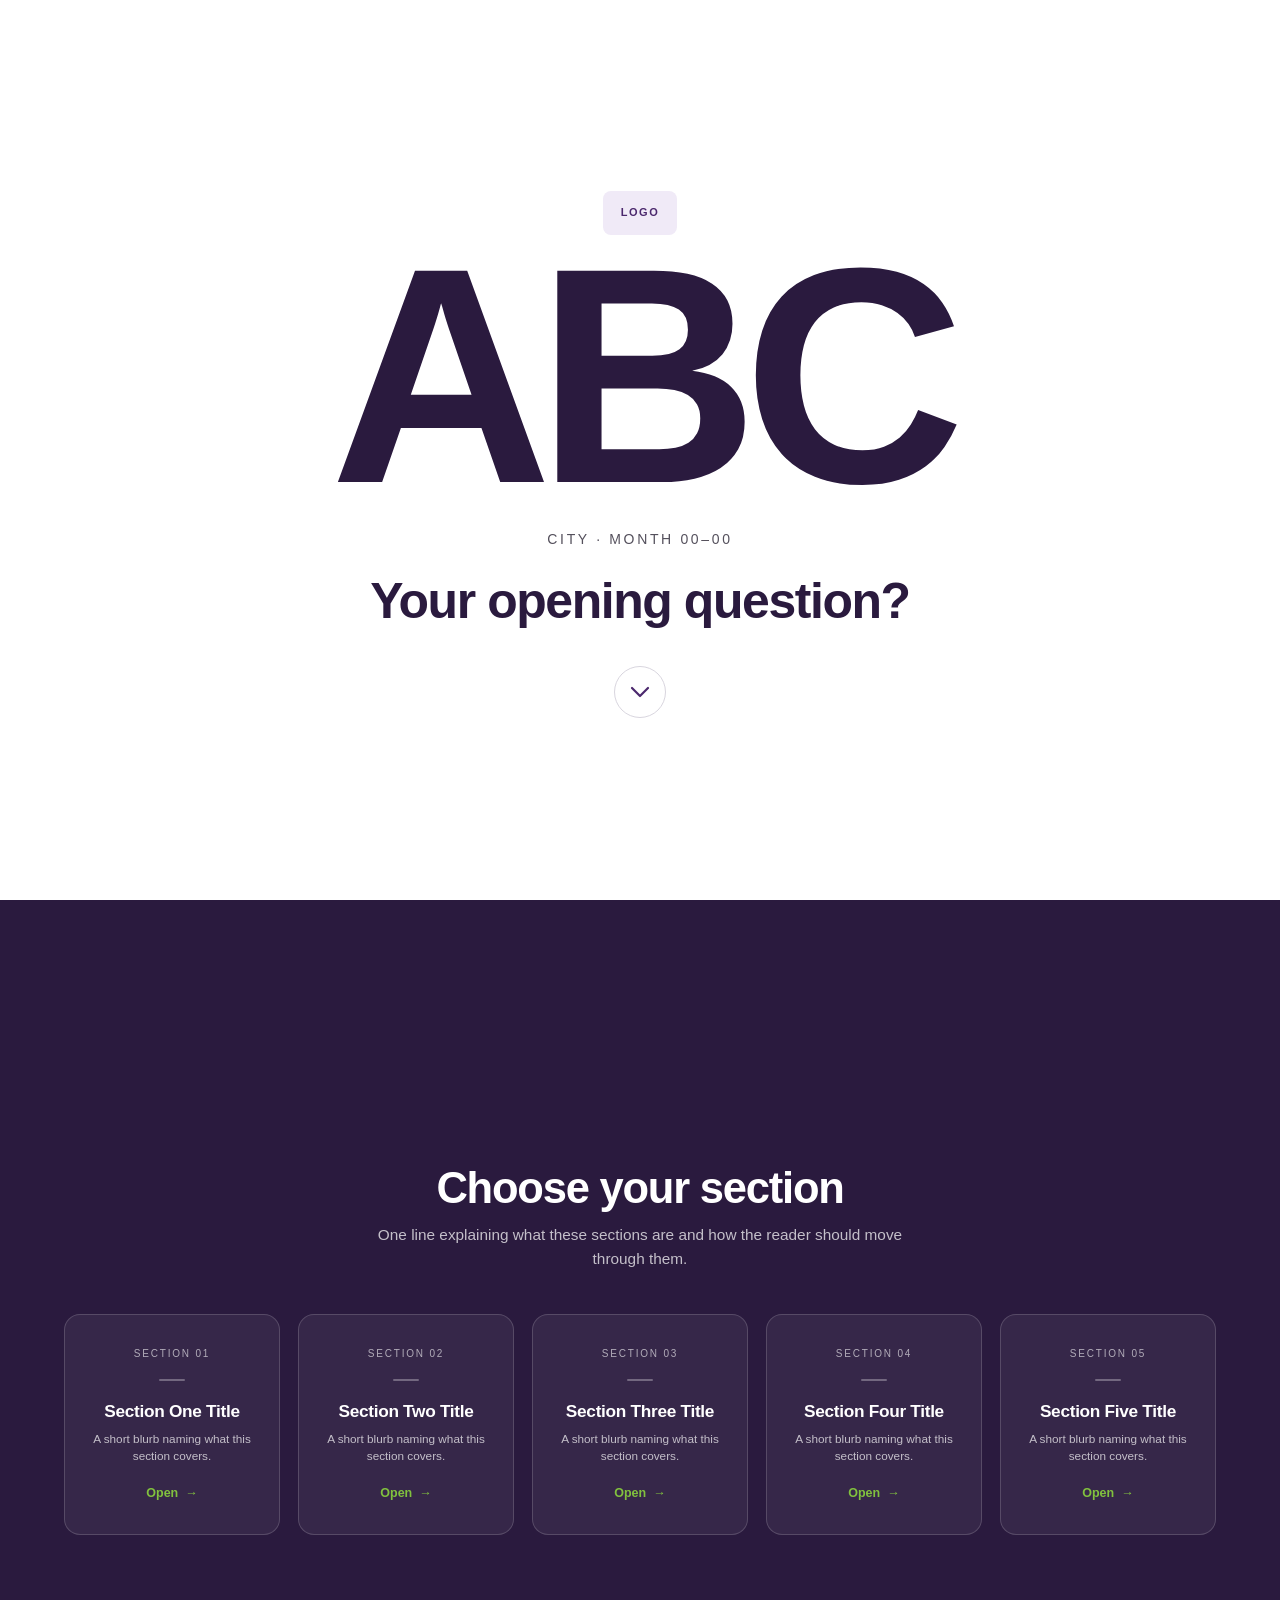
==== Basic Microsite UI/index.html @ 96e2a85e "Refactor build plan to Basic Microsite UI design system; add reference kit and style guide - unified" ====
<!doctype html>
<html lang="en">
<head>
<meta charset="utf-8">
<meta name="viewport" content="width=device-width, initial-scale=1">
<title>Microsite UI — reference build</title>
<link rel="stylesheet" href="styles.css">
</head>
<body>

<!-- ===========================================================================
     STRUCTURE
       greeter   two full-height panels: wordmark, then the section picker
       portal    the sticky tab bar plus one .tabview panel per tab

     Replace the placeholder copy with your own. The block markup below the
     first tab is the library — copy the pattern you need, delete the rest.
     =========================================================================== -->

<!-- ============================ GREETER ============================ -->
<div id="greeter">

  <!-- Panel 1 — the wordmark.
       Sized to land the chevron just inside the fold. Verify at 1366x768,
       which is the tightest realistic laptop: if you add anything to this
       panel, check there first.

       The reference build masks a PHOTO inside the letterforms with an SVG
       mask, so the type is a window onto an image. To do that, replace .gr-word
       with:  <svg viewBox="0 0 1000 340"><defs><mask id="m">
              <rect width="100%" height="100%" fill="#000"/>
              <text x="500" y="255" text-anchor="middle" fill="#fff">ABC</text>
              </mask></defs>
              <g mask="url(#m)"><image href="photo.jpg" width="100%"
              height="100%" preserveAspectRatio="xMidYMid slice"/></g></svg>
       Measure the rendered glyphs and snap the viewBox to them, or the word
       will not fill the frame when a fallback font loads. -->
  <section class="gr-panel gr-one">
    <span class="gr-logo">LOGO</span>
    <h1 class="gr-word">ABC</h1>
    <p class="gr-place">City &middot; Month 00&ndash;00</p>
    <p class="gr-ask">Your opening question?</p>
    <button class="gr-chev" id="grChev" aria-label="Scroll to the sections">
      <svg viewBox="0 0 24 24" aria-hidden="true">
        <path d="M4 8l8 8 8-8" fill="none" stroke="currentColor"
              stroke-width="2.2" stroke-linecap="round" stroke-linejoin="round"/>
      </svg>
    </button>
  </section>

  <!-- Panel 2 — the section picker. One card per major theme.
       Five cards is the reference; the grid is a FIXED column count so five
       peers read as five rather than reflowing to four-plus-one. -->
  <section class="gr-panel gr-two" id="grStart">
    <h2 class="gr-kicker">Choose your section</h2>
    <p class="gr-lede">One line explaining what these sections are and how the
    reader should move through them.</p>

    <div class="ws-cards">
      <button class="ws-card" data-section="one">
        <span class="ws-num">Section 01</span>
        <span class="ws-title">Section One Title</span>
        <span class="ws-blurb">A short blurb naming what this section covers.</span>
        <span class="ws-go">Open <i>&rarr;</i></span>
      </button>
      <button class="ws-card" data-section="two">
        <span class="ws-num">Section 02</span>
        <span class="ws-title">Section Two Title</span>
        <span class="ws-blurb">A short blurb naming what this section covers.</span>
        <span class="ws-go">Open <i>&rarr;</i></span>
      </button>
      <button class="ws-card" data-section="three">
        <span class="ws-num">Section 03</span>
        <span class="ws-title">Section Three Title</span>
        <span class="ws-blurb">A short blurb naming what this section covers.</span>
        <span class="ws-go">Open <i>&rarr;</i></span>
      </button>
      <button class="ws-card" data-section="four">
        <span class="ws-num">Section 04</span>
        <span class="ws-title">Section Four Title</span>
        <span class="ws-blurb">A short blurb naming what this section covers.</span>
        <span class="ws-go">Open <i>&rarr;</i></span>
      </button>
      <button class="ws-card" data-section="five">
        <span class="ws-num">Section 05</span>
        <span class="ws-title">Section Five Title</span>
        <span class="ws-blurb">A short blurb naming what this section covers.</span>
        <span class="ws-go">Open <i>&rarr;</i></span>
      </button>
    </div>
  </section>
</div>

<!-- ===================== TAB DECLARATIONS =====================
     app.js builds each section's tab bar from these. Add a tab by adding a
     line here AND a matching <div class="tabview" id="view-KEY"> below.
     In a data-driven build this list comes from your backend instead. -->
<div id="tabData" hidden>
  <i data-section="one"   data-tab="why"     data-label="Why Are We Here"></i>
  <i data-section="one"   data-tab="data"    data-label="The Data"></i>
  <i data-section="one"   data-tab="process" data-label="Process &amp; Approvals"></i>
  <i data-section="one"   data-tab="blocks"  data-label="Block Library"></i>
  <i data-section="two"   data-tab="why"     data-label="Why Are We Here"></i>
  <i data-section="two"   data-tab="data"    data-label="The Data"></i>
  <i data-section="three" data-tab="why"     data-label="Why Are We Here"></i>
  <i data-section="four"  data-tab="why"     data-label="Why Are We Here"></i>
  <i data-section="five"  data-tab="why"     data-label="Why Are We Here"></i>
</div>

<!-- ============================== PORTAL ============================== -->
<div id="portal" hidden>

  <!-- Sticky bar. Transparent over a hero, opaque once scrolled.
       Tabs WRAP to a second row rather than truncate — a label is never
       clipped. app.js detects the wrap and publishes the measured height. -->
  <nav class="nav">
    <div class="nav-mobile">
      <button class="nav-home" id="navHomeM" aria-label="Back to all sections">
        <i>&larr;</i></button>
      <span class="nav-current" id="navCurrent">Tab</span>
      <button class="nav-burger" id="navBurger" aria-label="Toggle sections">
        <span></span><span></span><span></span>
      </button>
    </div>
    <div class="nav-shell">
      <button class="nav-home" id="navHome" aria-label="Back to all sections">
        <i>&larr;</i> <span>All sections</span></button>
      <div class="nav-row" id="navRow"></div>
    </div>
  </nav>

  <!-- One .tabview per tab key. Only the active one is shown. -->

  <!-- ---------------------------------------------- TAB: why ------------ -->
  <div class="tabview" id="view-why">
    <header class="hero">
      <div class="hero-in">
        <span class="eyebrow">Section 01 &middot; Name</span>
        <h1 class="hero-t">Why are we here.</h1>
        <p class="hero-l">One lede sentence that orients the room before any
        data appears.</p>
      </div>
    </header>

    <section class="sect">
      <div class="pad">
        <div class="sect-head reveal">
          <h3 class="h3">Three goals for this section</h3>
          <p class="sect-sub">A sentence framing the landscape, so the goals
          below have context rather than arriving cold.</p>
        </div>
        <div class="gbentos reveal">
          <div class="gbento"><span class="gbento-n">01</span>
            <p><b>First goal.</b> One or two sentences on what this means and
            why it matters.</p></div>
          <div class="gbento"><span class="gbento-n">02</span>
            <p><b>Second goal.</b> One or two sentences on what this means and
            why it matters.</p></div>
          <div class="gbento"><span class="gbento-n">03</span>
            <p><b>Third goal.</b> One or two sentences on what this means and
            why it matters.</p></div>
          <div class="gbento"><span class="gbento-n">04</span>
            <p><b>Fourth goal.</b> Delete this card for a 3-up layout, or keep
            it for a balanced 2&times;2.</p></div>
        </div>
      </div>
    </section>

    <!-- The callout. At most one per page — it is the loudest element here. -->
    <section class="sect tint">
      <div class="pad">
        <div class="gnote reveal">
          <span class="dsr-icon" aria-hidden="true">i</span>
          <div>
            <h4 class="gnote-h">The one thing everything depends on.</h4>
            <p class="gnote-p">Close the page by pointing at the tabs that
            follow, so the reader knows where the evidence lives rather than
            simply stopping here.</p>
          </div>
        </div>
      </div>
    </section>
  </div>


  <!-- ---------------------------------------------- TAB: data ----------- -->
  <div class="tabview" id="view-data" hidden>
    <header class="hero">
      <div class="hero-in">
        <span class="eyebrow">Section 01 &middot; Name</span>
        <h1 class="hero-t">The data.</h1>
        <p class="hero-l">What the numbers say, and what they do not.</p>
      </div>
    </header>

    <!-- Stat tiles: value first, caption second. -->
    <section class="sect">
      <div class="pad">
        <div class="sect-head reveal"><h3 class="h3">At a glance</h3></div>
        <div class="gstats reveal">
          <div class="gstat"><b>0,000</b><span>what this figure counts</span></div>
          <div class="gstat"><b>00%</b><span>what this share represents</span></div>
          <div class="gstat"><b>00 days</b><span>what this duration measures</span></div>
          <div class="gstat"><b>0,000</b><span>what this figure counts</span></div>
        </div>
      </div>
    </section>

    <!-- Insights bento, 4 across. Badge, header across the top, then figure
         left / prose right. Add .hot to a card to mark it as a highlight. -->
    <section class="sect tint">
      <div class="pad">
        <div class="sect-head reveal"><h3 class="h3">Key insights</h3></div>
        <div class="ginsights reveal">
          <div class="ginsight hot">
            <span class="gi-badge">01</span>
            <div class="gi-top"><h4>Highlighted finding</h4></div>
            <div class="gi-split">
              <b class="gi-fig">00%</b>
              <p class="gi-body">One sentence explaining what the figure means.</p>
            </div>
          </div>
          <div class="ginsight">
            <span class="gi-badge">02</span>
            <div class="gi-top"><h4>Second finding</h4></div>
            <div class="gi-split">
              <b class="gi-fig long">A to B</b>
              <p class="gi-body">A longer figure gets .long so it steps down a
              size instead of swallowing the card.</p>
            </div>
          </div>
          <div class="ginsight">
            <span class="gi-badge">03</span>
            <div class="gi-top"><h4>Third finding</h4></div>
            <div class="gi-split">
              <b class="gi-fig">00</b>
              <p class="gi-body">One sentence explaining what the figure means.</p>
            </div>
          </div>
          <div class="ginsight">
            <span class="gi-badge">04</span>
            <div class="gi-top"><h4>Fourth finding</h4></div>
            <div class="gi-split">
              <b class="gi-fig">0,000</b>
              <p class="gi-body">One sentence explaining what the figure means.</p>
            </div>
          </div>
        </div>
      </div>
    </section>

    <!-- A table, and the pill toggle that keeps long data off one scroll.
         Note .gt-prose on the prose column and .gt-wide on 5+ column tables. -->
    <section class="sect">
      <div class="pad">
        <div class="sect-head reveal"><h3 class="h3">Breakdown by year</h3></div>
        <div class="swap reveal" id="sw1">
          <div class="swap-bar">
            <button class="swap-b on" data-wrap="sw1" data-i="0">2025</button>
            <button class="swap-b" data-wrap="sw1" data-i="1">2026</button>
          </div>
          <div class="swap-p on" data-i="0">
            <div class="gt-wrap">
              <table class="gt">
                <thead><tr><th>Category</th><th>Count</th><th>Share</th>
                  <th class="gt-prose">Notes</th></tr></thead>
                <tbody>
                  <tr><td>First row label</td><td class="num">1,234</td>
                      <td class="num">45%</td>
                      <td class="gt-prose">A prose column wraps; figure columns
                      do not. That is what keeps the table from scrolling.</td></tr>
                  <tr class="row-hi"><td><b class="hi">Highlighted row</b></td>
                      <td class="num"><b class="hi">2,345</b></td>
                      <td class="num"><b class="hi">55%</b></td>
                      <td class="gt-prose">Tinted band plus a left marker.</td></tr>
                  <tr><td>Status example</td><td class="num">99</td>
                      <td><span class="pbadge ok">RETAINED</span></td>
                      <td class="gt-prose">A cell whose whole value matches a
                      keyword renders as a pill.</td></tr>
                  <tr><td>Another status</td><td class="num">42</td>
                      <td><span class="pbadge warn">REVISED</span></td>
                      <td class="gt-prose">Five states are defined in the CSS.</td></tr>
                </tbody>
              </table>
            </div>
          </div>
          <div class="swap-p" data-i="1">
            <div class="gt-wrap">
              <table class="gt">
                <thead><tr><th>Category</th><th>Count</th><th>Share</th></tr></thead>
                <tbody>
                  <tr><td>Second pane</td><td class="num">987</td><td class="num">38%</td></tr>
                  <tr><td>Another row</td><td class="num">654</td><td class="num">62%</td></tr>
                </tbody>
              </table>
            </div>
          </div>
        </div>
      </div>
    </section>
  </div>

  <!-- ---------------------------------------------- TAB: process -------- -->
  <div class="tabview" id="view-process" hidden>
    <header class="hero">
      <div class="hero-in">
        <span class="eyebrow">Section 01 &middot; Name</span>
        <h1 class="hero-t">Process &amp; approvals.</h1>
        <p class="hero-l">How the work actually moves, end to end.</p>
      </div>
    </header>

    <!-- Numbered steps for a sequence. -->
    <section class="sect">
      <div class="pad">
        <div class="sect-head reveal"><h3 class="h3">The path, step by step</h3></div>
        <ol class="steps reveal">
          <li class="step"><span class="step-n">01</span>
            <div><h4>First step</h4><p>What happens here and who owns it.</p></div></li>
          <li class="step"><span class="step-n">02</span>
            <div><h4>Second step</h4><p>What happens here and who owns it.</p></div></li>
          <li class="step"><span class="step-n">03</span>
            <div><h4>Third step</h4><p>What happens here and who owns it.</p></div></li>
        </ol>
      </div>
    </section>

    <!-- Continuation block: no heading, so it inherits the tint above and drops
         its top padding. The two read as one section, not two stripes. -->
    <section class="sect tint">
      <div class="pad">
        <div class="sect-head reveal"><h3 class="h3">Where it slows down</h3></div>
        <div class="gcards reveal">
          <div class="gcard"><h4>First blocker</h4>
            <p>A sentence on what causes the delay.</p></div>
          <div class="gcard"><h4>Second blocker</h4>
            <p>A sentence on what causes the delay.</p></div>
          <div class="gcard"><h4>Third blocker</h4>
            <p>A sentence on what causes the delay.</p></div>
        </div>
      </div>
    </section>
    <section class="sect tint contd">
      <div class="pad">
        <div class="gcards reveal">
          <div class="gcard"><h4>Fourth blocker</h4>
            <p>This section has no heading, so it continues the one above.</p></div>
          <div class="gcard"><h4>Fifth blocker</h4>
            <p>Same tint, no top padding — one visual beat.</p></div>
        </div>
      </div>
    </section>
  </div>

  <!-- ---------------------------------------------- TAB: blocks --------- -->
  <div class="tabview" id="view-blocks" hidden>
    <header class="hero">
      <div class="hero-in">
        <span class="eyebrow">Reference</span>
        <h1 class="hero-t">Block library.</h1>
        <p class="hero-l">The remaining patterns. Copy what you need, delete the
        rest.</p>
      </div>
    </header>

    <!-- Click-to-expand cards: depth one click away, several open at once. -->
    <section class="sect">
      <div class="pad">
        <div class="sect-head reveal">
          <h3 class="h3">Expandable cards</h3>
          <p class="sect-sub">Independent open state, because the point is to
          compare them.</p>
        </div>
        <div class="gexps reveal">
          <div class="gexp" id="ex1">
            <button class="gexp-hd" aria-expanded="false">
              <span class="gexp-t">First theme</span>
              <span class="gexp-s">The summary line, always visible.</span>
              <span class="gexp-i" aria-hidden="true"></span>
            </button>
            <div class="gexp-p"><p>The detail, revealed on click. Height is
            animated from a measured value, so the pane keeps its layout box
            rather than using display:none.</p></div>
          </div>
          <div class="gexp" id="ex2">
            <button class="gexp-hd" aria-expanded="false">
              <span class="gexp-t">Second theme</span>
              <span class="gexp-s">The summary line, always visible.</span>
              <span class="gexp-i" aria-hidden="true"></span>
            </button>
            <div class="gexp-p"><p>Opening one does not close the other.</p></div>
          </div>
        </div>
      </div>
    </section>

    <!-- Two-column split: numbered cards left, stat tiles right. Both visible
         without scrolling, which is the whole point. -->
    <section class="sect tint">
      <div class="pad">
        <div class="split reveal">
          <div class="spl-l">
            <h3 class="spl-h">Two themes</h3>
            <div class="spl-card"><span class="spl-n">1</span>
              <div class="spl-b"><h4>First theme</h4>
                <p class="spl-s">A short summary line.</p>
                <p class="spl-d">The detail, shown inline here since there is
                room for it.</p></div></div>
            <div class="spl-card"><span class="spl-n">2</span>
              <div class="spl-b"><h4>Second theme</h4>
                <p class="spl-s">A short summary line.</p>
                <p class="spl-d">The detail, shown inline here since there is
                room for it.</p></div></div>
          </div>
          <div class="spl-r">
            <h3 class="spl-h">The scale</h3>
            <div class="gstat"><b>00</b><span>what this figure counts</span></div>
            <div class="gstat"><b>0,000</b><span>what this figure counts</span></div>
            <div class="gstat"><b>0,000</b><span>what this figure counts</span></div>
          </div>
        </div>
      </div>
    </section>

    <!-- Two-column ranked list. The NAME is bold with the figure beside it —
         bolding the number instead inverts the point of the block. -->
    <section class="sect">
      <div class="pad">
        <div class="sect-head reveal"><h3 class="h3">Ranked list</h3></div>
        <div class="pairs reveal">
          <ul class="pairs-c">
            <li><b>First item</b><span>$00.0M</span></li>
            <li><b>Second item</b><span>$00.0M</span></li>
            <li><b>Third item</b><span>$0.0M</span></li>
          </ul>
          <ul class="pairs-c">
            <li><b>Fourth item</b><span>$0.0M</span></li>
            <li><b>Fifth item</b><span>$0.0M</span></li>
            <li><b>Sixth item</b><span>$0.0M</span></li>
          </ul>
        </div>
      </div>
    </section>

    <!-- 2x2 image grid. Each caption carries its own footnote, and the same
         footnote must appear in the expanded view — a definition visible in
         only one place is the one people ask about in the other. -->
    <section class="sect tint">
      <div class="pad">
        <div class="sect-head reveal">
          <h3 class="h3">Chart grid</h3>
          <p class="sect-sub">Click any chart to expand it.</p>
        </div>
        <div class="imggrid reveal">
          <figure class="ig-cell">
            <div class="ig-ph">Chart placeholder</div>
            <figcaption><b>First chart</b>
              <em>*Footnote defining how this is measured.</em></figcaption>
          </figure>
          <figure class="ig-cell">
            <div class="ig-ph">Chart placeholder</div>
            <figcaption><b>Second chart</b>
              <em>*Footnote defining how this is measured.</em></figcaption>
          </figure>
          <figure class="ig-cell">
            <div class="ig-ph">Chart placeholder</div>
            <figcaption><b>Third chart</b>
              <em>**A second footnote marker, if the measure differs.</em></figcaption>
          </figure>
          <figure class="ig-cell">
            <div class="ig-ph">Chart placeholder</div>
            <figcaption><b>Fourth chart</b>
              <em>**A second footnote marker, if the measure differs.</em></figcaption>
          </figure>
        </div>
      </div>
    </section>

    <!-- Plain bullets, where cards or a table would add unwanted framing. -->
    <section class="sect">
      <div class="pad">
        <div class="sect-head reveal"><h3 class="h3">Plain list</h3></div>
        <ul class="gbul reveal">
          <li>A bullet, for content that wants no framing at all.</li>
          <li>Capped at 88ch, because full-width prose is hard to read at range.</li>
          <li>Coloured markers via ::before rather than list-style.</li>
        </ul>
      </div>
    </section>

    <!-- Embed. Always pair one with an open-in-new-tab link: many hosted
         documents refuse to be framed, and a blank iframe reads as a bug. -->
    <section class="sect tint">
      <div class="pad">
        <div class="sect-head reveal"><h3 class="h3">Embedded document</h3></div>
        <div class="deck reveal">
          <div class="deck-bar">
            <span class="deck-l">Document title</span>
            <a class="deck-open" href="#" target="_blank" rel="noopener">
              Open in a new tab &rarr;</a>
          </div>
          <div class="deck-frame">
            <div class="deck-ph">Iframe placeholder &mdash; set src to your document</div>
          </div>
        </div>
      </div>
    </section>
  </div>

  <button class="scroll-btn" id="scrollBtn" aria-label="Back to top">
    <i>&uarr;</i> Back to top
  </button>
</div>

<script src="app.js"></script>
</body>
</html>
---- Basic Microsite UI/styles.css ----
/* ===========================================================================
   MICROSITE UI - reference stylesheet
   ---------------------------------------------------------------------------
   Stripped-down version of a workshop microsite: full-height greeter, a grid of
   section cards, then a sticky tab bar with a library of content blocks.

   Everything is driven by the tokens in :root. Change those and the whole site
   re-skins. No build step, no dependencies.
   =========================================================================== */

/* ---------------------------------------------------------------- 1. TOKENS */
:root{
  /* Brand - swap these six for your own palette */
  --purple:#4B286D;      /* primary: headings, figures, table heads, active    */
  --purple-d:#38205A;    /* pressed / hover on primary                        */
  --purple-l:#63398B;    /* secondary headings                                */
  --ink:#2A1A3E;         /* body text, dark panels                            */
  --green:#66CC00;       /* accent: active markers, progress. Use sparingly    */
  --lime:#8FDD3D;        /* focus rings, badges on dark                       */

  /* Neutrals - surfaces and lines */
  --tint:#F6F2FA;        /* alternating section background                     */
  --tint2:#F0EAF7;       /* chips, legend panels                              */
  --line:#E8E6EC;        /* hairline borders                                  */
  --line-d:#D8D5DE;      /* stronger borders, dotted leaders                  */
  --grey:#54505C;        /* secondary prose, captions, table body             */
  --grey-l:#918A9C;      /* eyebrows, micro labels                            */

  /* Type - three roles. Substitute families, keep the roles. */
  --disp:"Helvetica Neue",Arial,sans-serif;   /* headings, figures, numerals   */
  --text:"Helvetica Neue",Arial,sans-serif;   /* body, tables, buttons         */
  --micro:"Helvetica Neue",Arial,sans-serif;  /* eyebrows, table heads, badges */

  /* One gutter governs every horizontal edge. Content aligns to it, always. */
  --gut:clamp(20px,5vw,72px);

  /* Written by app.js from the measured nav height - see section 5. */
  --navh:72px;
}

*{box-sizing:border-box}
body{margin:0;font-family:var(--text);font-size:16px;line-height:1.55;
  color:var(--ink);background:#fff;-webkit-font-smoothing:antialiased}
img{max-width:100%;display:block}
button{font:inherit;color:inherit}
[hidden]{display:none!important}

/* ------------------------------------------------------------ 2. TYPE SCALE */
/* Every size is a clamp() - type scales continuously, no breakpoint jumps. */
.h2{font-family:var(--disp);font-weight:900;font-size:clamp(31px,4.8vw,64px);
  line-height:1.04;letter-spacing:-.028em;color:var(--ink)}
.h3{font-family:var(--disp);font-weight:750;font-size:clamp(23px,2.7vw,37px);
  line-height:1.1;letter-spacing:-.024em;color:var(--ink);text-wrap:balance}
.eyebrow{font-family:var(--micro);font-size:11px;font-weight:500;
  letter-spacing:.18em;text-transform:uppercase;color:var(--grey-l)}
.lede{font-family:var(--text);font-size:clamp(16px,1.5vw,19px);line-height:1.55;
  color:var(--grey);max-width:74ch}

/* --------------------------------------------------------------- 3. GREETER */
/* Two full-height panels: the wordmark, then the section picker. */
.gr-panel{min-height:100vh;display:flex;flex-direction:column;
  align-items:center;justify-content:center;position:relative}
.gr-one{gap:clamp(12px,2vw,24px);
  padding:clamp(20px,4.5vh,60px) 0 clamp(18px,3.5vh,46px)}

/* Small logo above the wordmark. The negative margin pulls it down so it sits
   ON the wordmark rather than floating above it. */
.gr-logo{height:clamp(30px,3.4vw,44px);width:auto;
  margin:0 auto clamp(-12px,-.9vw,-6px);position:relative;z-index:1;
  display:grid;place-items:center;padding:0 18px;border-radius:8px;
  background:var(--tint2);color:var(--purple);
  font-family:var(--micro);font-size:11px;font-weight:700;letter-spacing:.14em;
  animation:up .9s cubic-bezier(.2,0,0,1) both}

/* The wordmark. In the original this is a photo masked inside the letterforms
   via an SVG mask; here it is plain type so the file stays self-contained.
   See the note in index.html for the image-in-type version. */
.gr-word{font-family:var(--disp);font-weight:900;
  font-size:clamp(96px,24vw,320px);line-height:.84;letter-spacing:-.05em;
  color:var(--ink);text-align:center;margin:0;
  animation:up .9s cubic-bezier(.2,0,0,1) both}

.gr-place{font-family:var(--micro);font-size:clamp(11.5px,1.15vw,14px);
  font-weight:500;letter-spacing:.19em;text-transform:uppercase;
  color:var(--grey);text-align:center;padding:0 var(--gut);margin:0;
  animation:up .9s cubic-bezier(.2,0,0,1) .08s both}
.gr-ask{font-family:var(--disp);font-weight:750;
  font-size:clamp(24px,3.9vw,52px);line-height:1.06;letter-spacing:-.028em;
  color:var(--ink);text-align:center;text-wrap:balance;padding:0 var(--gut);
  margin:0;animation:up .9s cubic-bezier(.2,0,0,1) .12s both}

.gr-chev{margin-top:clamp(4px,1.2vw,14px);width:52px;height:52px;
  border-radius:50%;border:1px solid var(--line-d);background:#fff;
  color:var(--purple);cursor:pointer;display:grid;place-items:center;
  transition:background .2s,color .2s,border-color .2s,transform .2s;
  animation:up .9s cubic-bezier(.2,0,0,1) .18s both}
.gr-chev svg{width:24px;height:24px}
.gr-chev:hover{background:var(--purple);border-color:var(--purple);color:#fff;
  transform:translateY(2px)}

/* Panel 2 - the section picker, on ink. */
.gr-two{background:var(--ink);text-align:center;padding:0 var(--gut);
  overflow:hidden}
.gr-kicker{font-family:var(--disp);font-weight:900;
  font-size:clamp(26px,3.4vw,44px);line-height:1.06;letter-spacing:-.028em;
  color:#fff;margin:0 0 12px}
.gr-lede{font-family:var(--text);font-size:clamp(14px,1.2vw,17px);
  line-height:1.55;color:rgba(255,255,255,.72);max-width:62ch;
  margin:0 auto clamp(28px,3.4vw,52px)}

/* --------------------------------------------------------- 4. SECTION CARDS */
/* Fixed column count: five peers should read as five, not reflow to four+one. */
.ws-cards{display:grid;grid-template-columns:repeat(5,1fr);
  gap:clamp(12px,1.4vw,20px);width:100%;max-width:1500px;margin:0 auto}
.ws-card{display:flex;flex-direction:column;align-items:center;text-align:center;
  cursor:pointer;padding:clamp(24px,2.4vw,34px) clamp(14px,1.4vw,22px);
  border-radius:16px;position:relative;overflow:hidden;
  background:rgba(255,255,255,.06);border:1px solid rgba(255,255,255,.16);
  transition:transform .3s cubic-bezier(.2,0,0,1),border-color .3s,
             background .3s,box-shadow .3s}
/* Accent rule wipes in on hover - the one place green appears on this panel. */
.ws-card::after{content:"";position:absolute;left:0;right:0;top:0;height:3px;
  background:var(--green);transform:scaleX(0);transform-origin:left;
  transition:transform .3s cubic-bezier(.2,0,0,1)}
.ws-card:hover{transform:translateY(-8px);border-color:rgba(255,255,255,.42);
  background:linear-gradient(160deg,rgba(255,255,255,.22),rgba(255,255,255,.10));
  box-shadow:0 22px 52px rgba(0,0,0,.30)}
.ws-card:hover::after{transform:scaleX(1)}
.ws-card:focus-visible{outline:3px solid var(--lime);outline-offset:4px}

/* The number carries the top of the card - no icons, they add nothing here. */
.ws-num{position:relative;font-family:var(--micro);font-size:10px;
  font-weight:500;letter-spacing:.18em;text-transform:uppercase;
  color:rgba(255,255,255,.62);
  padding-bottom:clamp(14px,1.6vw,20px);margin-bottom:clamp(14px,1.6vw,20px)}
.ws-num::after{content:"";position:absolute;left:50%;bottom:0;
  transform:translateX(-50%);width:26px;height:2px;border-radius:2px;
  background:rgba(255,255,255,.30);transition:width .26s,background .26s}
.ws-card:hover .ws-num::after{width:44px;background:var(--green)}
.ws-title{font-family:var(--disp);font-weight:900;
  font-size:clamp(15px,1.35vw,19px);line-height:1.16;letter-spacing:-.018em;
  color:#fff;margin-bottom:9px;text-wrap:balance}
.ws-blurb{font-family:var(--text);font-size:clamp(11.5px,.92vw,13px);
  line-height:1.45;color:rgba(255,255,255,.70);flex:1}
.ws-go{margin-top:clamp(14px,1.6vw,20px);font-family:var(--text);
  font-size:12.5px;font-weight:700;color:var(--lime);display:inline-flex;
  align-items:center;gap:7px;opacity:.85;transition:opacity .26s}
.ws-go i{font-style:normal;transition:transform .26s}
.ws-card:hover .ws-go{opacity:1}
.ws-card:hover .ws-go i{transform:translateX(4px)}

@media (max-width:1180px){ .ws-cards{grid-template-columns:repeat(3,1fr)} }
@media (max-width:760px){
  .ws-cards{grid-template-columns:1fr;gap:12px}
  .ws-card{flex-direction:column;align-items:flex-start;text-align:left;
    padding:20px 22px;border-radius:14px}
  .ws-card .ws-num{position:absolute;top:10px;right:16px;margin:0;padding:0}
  .ws-card .ws-num::after{display:none}
  .ws-title{margin-bottom:4px;padding-right:96px}
  .ws-go{display:none}
}

/* ------------------------------------------------------- 5. STICKY TAB BAR */
/* Fixed to the top. Transparent over a hero, opaque once scrolled past.
   Tabs WRAP to a second row rather than truncate - a label is never clipped. */
.nav{position:fixed;top:0;left:0;right:0;z-index:60;background:transparent;
  border-bottom:1px solid rgba(255,255,255,.16);
  transition:background .32s ease,border-color .32s ease,box-shadow .32s ease}
.nav.solid{background:rgba(255,255,255,.96);backdrop-filter:saturate(160%) blur(12px);
  border-bottom-color:var(--line);box-shadow:0 2px 14px rgba(42,26,62,.07)}
/* The bar is a shell: a fixed home control, then the tab row that fills the
   rest. The home button lives OUTSIDE #navRow because app.js rebuilds that
   row's innerHTML on every section change and would wipe it out. */
.nav-shell{display:flex;align-items:stretch;width:100%}
.nav-home{flex:0 0 auto;display:inline-flex;align-items:center;gap:8px;
  padding:22px clamp(14px,1.4vw,22px);background:none;border:0;
  border-right:1px solid rgba(255,255,255,.14);cursor:pointer;
  font-family:var(--text);font-size:13px;font-weight:700;
  color:rgba(255,255,255,.80);white-space:nowrap;
  transition:color .2s,background .2s,border-color .32s}
.nav-home i{font-style:normal;font-size:15px;transition:transform .2s}
.nav-home:hover{color:#fff;background:rgba(255,255,255,.12)}
.nav-home:hover i{transform:translateX(-3px)}
.nav-home:focus-visible{outline:3px solid var(--lime);outline-offset:-3px}
.nav.solid .nav-home{color:var(--grey);border-right-color:var(--line)}
.nav.solid .nav-home:hover{color:var(--purple);background:var(--tint)}
/* Matches the wrapped tab padding. Driven by a class on .nav-shell rather than
   :has(), which is not supported everywhere. app.js sets it. */
.nav-shell.wrapped .nav-home{padding-top:16px;padding-bottom:16px}
/* Mobile: icon only, sitting left of the current-tab label. */
.nav-mobile .nav-home{padding:6px 10px;border-right:0;font-size:15px}
.nav-mobile .nav-home span{display:none}
@media (max-width:900px){
  .nav-shell{display:block}
  .nav-shell > .nav-home{display:none}   /* the mobile bar carries its own */
}

.nav-row{display:flex;flex-wrap:wrap;width:100%}
/* flex-basis auto = each tab sized to its own label, so a row breaks only when
   the labels genuinely do not fit. A fixed min-width forces premature wrapping. */
.nav-tab{flex:1 1 auto;max-width:100%;position:relative;cursor:pointer;
  text-align:center;white-space:nowrap;font-family:var(--text);
  font-size:clamp(13px,1.15vw,16px);font-weight:700;letter-spacing:-.005em;
  color:rgba(255,255,255,.86);padding:22px clamp(8px,1.6vw,26px);
  background:none;border:0;border-right:1px solid rgba(255,255,255,.14);
  transition:color .2s,background .2s,border-color .32s}
.nav-tab:last-child{border-right:0}
.nav-tab:hover{color:#fff;background:rgba(255,255,255,.12)}
.nav-tab.active{color:#fff;background:rgba(255,255,255,.14)}
/* Active marker: a bar at the bottom edge, not colour alone. */
.nav-tab.active::after{content:"";position:absolute;left:0;right:0;bottom:-1px;
  height:4px;background:var(--green)}
.nav-tab:focus-visible{outline:3px solid var(--lime);outline-offset:-3px}
.nav.solid .nav-tab{color:var(--grey);border-right-color:var(--line)}
.nav.solid .nav-tab:hover,.nav.solid .nav-tab.active{color:var(--purple);
  background:var(--tint)}

/* Wrapped state, applied by app.js when it detects a second row. Centred with
   flex-grow off so a lone tab keeps its natural width instead of stretching. */
.nav-row.wrapped{justify-content:center}
.nav-row.wrapped .nav-tab{flex-grow:0;padding-top:16px;padding-bottom:16px;
  border-top:1px solid rgba(255,255,255,.10)}
.nav.solid .nav-row.wrapped .nav-tab{border-top-color:var(--line)}

/* Mobile: collapse to a drawer. A horizontal scroll strip is easy to miss. */
.nav-mobile{display:none;align-items:center;justify-content:space-between;
  gap:14px;padding:14px var(--gut)}
.nav-current{font-family:var(--text);font-size:14px;font-weight:700;color:#fff}
.nav.solid .nav-current{color:var(--purple)}
.nav-burger{width:34px;height:26px;background:none;border:0;cursor:pointer;
  display:grid;align-content:center;gap:5px;padding:0}
.nav-burger span{display:block;height:2px;background:#fff;border-radius:2px;
  transition:transform .25s,opacity .25s}
.nav.solid .nav-burger span{background:var(--purple)}
.nav.open .nav-burger span:nth-child(1){transform:translateY(7px) rotate(45deg)}
.nav.open .nav-burger span:nth-child(2){opacity:0}
.nav.open .nav-burger span:nth-child(3){transform:translateY(-7px) rotate(-45deg)}
@media (max-width:900px){
  .nav-mobile{display:flex}
  .nav-row{position:absolute;left:0;right:0;top:100%;flex-direction:column;
    background:#fff;border-bottom:1px solid var(--line);
    box-shadow:0 18px 40px rgba(42,26,62,.16);
    max-height:0;overflow:hidden;transition:max-height .3s ease}
  .nav.open .nav-row{max-height:70vh;overflow-y:auto}
  .nav-tab{flex:none;text-align:left;padding:17px var(--gut);color:var(--grey);
    border-right:0;border-bottom:1px solid var(--line)}
  .nav-tab:hover,.nav-tab.active{color:var(--purple);background:var(--tint)}
  .nav-tab.active::after{left:0;right:auto;top:0;bottom:0;width:4px;height:auto}
}

/* A tab panel. Structural only - visibility is toggled by app.js. Declared
   here so the class is discoverable when reading the stylesheet alone. */
.tabview{display:block}

/* ------------------------------------------------------- 6. TAB HERO + BODY */
.hero{position:relative;background:var(--ink);overflow:hidden;
  padding:calc(var(--navh) + clamp(48px,6vw,92px)) 0 clamp(44px,5.5vw,76px)}
.hero-in{padding:0 var(--gut);max-width:1100px}
.hero .eyebrow{color:rgba(255,255,255,.56);display:block;margin-bottom:14px}
.hero-t{font-family:var(--disp);font-weight:900;font-size:clamp(31px,4.8vw,64px);
  line-height:1.04;letter-spacing:-.028em;color:#fff;margin:0 0 14px;
  text-wrap:balance}
.hero-l{font-family:var(--text);font-size:clamp(15px,1.35vw,18px);
  line-height:1.55;color:rgba(255,255,255,.74);max-width:70ch;margin:0}

/* Sections alternate white / tint. This is the main device separating one idea
   from the next. In the original the stripe is a running counter in JS so that
   headless "continuation" blocks inherit their parent's tint - here the classes
   are written by hand in index.html. */
.sect{padding:clamp(50px,6.5vw,86px) 0}
.sect.tint{background:var(--tint);border-top:1px solid var(--line);
  border-bottom:1px solid var(--line)}
/* A continuation block: same stripe as the section above, no top padding. */
.sect.contd{padding-top:0}
.sect.tint.contd{border-top:0}
.pad{padding-left:var(--gut);padding-right:var(--gut)}
.sect-head{margin-bottom:34px;max-width:74ch}
.sect-sub{font-family:var(--text);font-size:16px;line-height:1.55;
  color:var(--grey);margin:10px 0 0}
/* Anchor targets must stop below the fixed bar. */
.sect{scroll-margin-top:calc(var(--navh) + 12px)}

/* ------------------------------------------------------- 7. BLOCKS: CARDS */
/* All card variants share one anatomy: white fill, hairline border, a 3px
   coloured edge that carries meaning, and a lift on hover. */
.gcards{display:grid;grid-template-columns:repeat(auto-fit,minmax(280px,1fr));
  gap:16px}
.gcard{background:#fff;border:1px solid var(--line);
  border-top:3px solid var(--line-d);border-radius:10px;padding:28px;
  transition:border-top-color .2s,transform .2s,box-shadow .2s}
.gcard:hover{border-top-color:var(--green);transform:translateY(-3px);
  box-shadow:0 14px 32px rgba(75,40,109,.09)}
.gcard h4{font-family:var(--disp);font-weight:750;font-size:17.5px;
  letter-spacing:-.018em;color:var(--ink);margin:0 0 8px}
.gcard p{font-family:var(--text);font-size:14px;line-height:1.6;
  color:var(--grey);margin:0}

/* Stat tiles - big figure, small caption. Accent edge on the LEFT. */
.gstats{display:grid;grid-template-columns:repeat(auto-fit,minmax(190px,1fr));
  gap:14px}
.gstat{background:#fff;border:1px solid var(--line);
  border-left:3px solid var(--purple);border-radius:10px;padding:24px}
.gstat b{display:block;font-family:var(--disp);font-weight:900;
  font-size:clamp(26px,3vw,38px);line-height:1;letter-spacing:-.026em;
  color:var(--purple);margin-bottom:9px}
.gstat span{font-family:var(--text);font-size:13px;line-height:1.45;
  color:var(--grey)}

/* ------------------------------------------------ 8. BLOCKS: NUMBERED GRIDS */
/* Three numbering devices - do not mix them inside one block:
     badge chip   -> ranked findings          (.gi-badge below)
     ghost numeral-> 2-4 peer items           (.gbento-n, .w3g-n)
     step marker  -> a sequence               (.step-n)                       */

/* 8a. Insights bento: 4 across. Badge top-left, header spanning the top, then
   figure left / prose right. The figure column is CAPPED, not sized to content
   - a long figure would otherwise squeeze the prose into an unreadable ribbon. */
.ginsights{display:grid;grid-template-columns:repeat(4,1fr);gap:14px}
.ginsight{position:relative;display:flex;flex-direction:column;background:#fff;
  border:1px solid var(--line);border-radius:14px;padding:44px 22px 22px;
  overflow:hidden;transition:transform .2s,box-shadow .2s,border-color .2s}
.ginsight::before{content:"";position:absolute;left:0;right:0;top:0;height:3px;
  background:var(--purple);transform:scaleX(0);transform-origin:left;
  transition:transform .28s ease}
.ginsight:hover{transform:translateY(-4px);border-color:var(--line-d);
  box-shadow:0 16px 36px rgba(75,40,109,.10)}
.ginsight:hover::before{transform:scaleX(1)}
.gi-badge{position:absolute;top:14px;left:16px;display:grid;place-items:center;
  min-width:26px;height:26px;padding:0 7px;border-radius:7px;
  background:var(--tint2);color:var(--purple);font-family:var(--micro);
  font-size:11px;font-weight:500;letter-spacing:.06em;
  font-variant-numeric:tabular-nums;transition:background .2s,color .2s}
.ginsight:hover .gi-badge{background:var(--purple);color:#fff}
.gi-top{padding-bottom:13px;margin-bottom:14px;border-bottom:1px solid var(--line)}
.gi-top h4{font-family:var(--disp);font-weight:750;font-size:15.5px;
  line-height:1.25;letter-spacing:-.016em;color:var(--ink);margin:0}
.gi-split{display:grid;grid-template-columns:minmax(72px,38%) minmax(0,1fr);
  gap:14px;align-items:start;flex:1}
.gi-fig{font-family:var(--disp);font-weight:900;font-size:clamp(20px,1.55vw,25px);
  line-height:1.06;letter-spacing:-.028em;color:var(--purple);
  overflow-wrap:break-word}
/* A figure over ~9 chars is a phrase, not a number - step it down or it
   swallows the card at 4-across widths. */
.gi-fig.long{font-size:clamp(15px,1.15vw,17.5px);line-height:1.25;
  letter-spacing:-.014em;padding-top:2px}
.gi-body{font-family:var(--text);font-size:13.2px;line-height:1.55;
  color:var(--grey);margin:0}
/* Highlight: tinted fill + accent top rule. Chosen so it does NOT compete with
   the purple left-border used by .gstat on the same page. */
.ginsight.hot{background:var(--tint);border-color:#DCCDEC}
.ginsight.hot::before{background:var(--green);transform:scaleX(1)}
.ginsight.hot .gi-badge{background:var(--purple);color:#fff}
.ginsight.hot .gi-top{border-bottom-color:#DCCDEC}
@media (max-width:1180px){ .ginsights{grid-template-columns:repeat(2,1fr)} }
@media (max-width:640px){ .ginsights{grid-template-columns:1fr} }

/* 8b. 2x2 bento of numbered prose cards. Fixed 2 columns: four items should
   read as a square, and auto-fit would stretch them to a row of four. */
.gbentos{display:grid;grid-template-columns:repeat(2,1fr);gap:18px}
.gbento{position:relative;display:grid;grid-template-columns:auto 1fr;gap:18px;
  align-items:start;background:#fff;border:1px solid var(--line);
  border-radius:14px;padding:clamp(22px,2.2vw,30px);overflow:hidden;
  transition:transform .2s,box-shadow .2s,border-color .2s}
.gbento::before{content:"";position:absolute;left:0;right:0;top:0;height:3px;
  background:var(--purple);transform:scaleX(0);transform-origin:left;
  transition:transform .28s ease}
.gbento:hover{transform:translateY(-3px);border-color:var(--line-d);
  box-shadow:0 16px 36px rgba(75,40,109,.10)}
.gbento:hover::before{transform:scaleX(1)}
.gbento-n{font-family:var(--disp);font-weight:900;font-size:clamp(26px,2.4vw,34px);
  line-height:1;letter-spacing:-.03em;color:var(--purple);opacity:.26;
  font-variant-numeric:tabular-nums;user-select:none}
.gbento:hover .gbento-n{opacity:.42}
.gbento p{font-family:var(--text);font-size:15px;line-height:1.62;
  color:var(--ink);margin:0;min-width:0}
@media (max-width:820px){ .gbentos{grid-template-columns:1fr} }

/* 8c. Numbered process steps. */
.steps{list-style:none;display:grid;gap:12px;margin:0;padding:0}
.step{display:grid;grid-template-columns:auto 1fr;gap:18px;align-items:start;
  background:#fff;border:1px solid var(--line);border-radius:12px;padding:22px 24px}
.step-n{display:grid;place-items:center;width:38px;height:38px;border-radius:9px;
  background:var(--tint2);color:var(--purple);font-family:var(--disp);
  font-weight:900;font-size:15px;font-variant-numeric:tabular-nums}
.step h4{font-family:var(--disp);font-weight:750;font-size:16.5px;
  letter-spacing:-.016em;color:var(--ink);margin:0 0 6px}
.step p{font-family:var(--text);font-size:14px;line-height:1.6;
  color:var(--grey);margin:0}

/* ------------------------------------------------------- 9. BLOCKS: TABLES */
/* The most fragile component in a presentation context. Three rules:
     1. Figures never wrap; prose always does (.gt-prose on the column).
     2. Wide tables (5+ cols) wrap their HEADERS - the nowrap header row is
        usually what pins a table too wide (.gt-wide).
     3. Always wrap in an overflow-x shell so a stubborn table scrolls inside
        its own box rather than pushing the whole page sideways.            */
.gt-wrap{overflow-x:auto;border:1px solid var(--line);border-radius:12px;
  background:#fff}
.gt{width:100%;border-collapse:collapse;min-width:min(720px,100%)}
.gt th{font-family:var(--micro);font-size:10.5px;font-weight:500;
  letter-spacing:.11em;text-transform:uppercase;color:#fff;
  background:var(--purple);padding:14px 16px;text-align:left;white-space:nowrap}
.gt td{font-family:var(--text);font-size:13.6px;color:var(--ink);
  padding:13px 16px;border-bottom:1px solid var(--line);white-space:nowrap}
.gt td:first-child{white-space:normal;min-width:180px}
.gt td.num{font-variant-numeric:tabular-nums}
.gt tbody tr:last-child td{border-bottom:0}
.gt tbody tr{transition:background .14s}
.gt tbody tr:hover{background:var(--tint)}
/* Prose columns opt back into wrapping. min-width:0 on purpose - several
   columns each demanding a floor pushes the table wider than nowrap did. */
.gt td.gt-prose{white-space:normal;min-width:0;max-width:420px;
  line-height:1.5;font-size:13.2px}
.gt th.gt-prose{white-space:normal}
.gt.gt-wide th{white-space:normal;padding:12px 10px;line-height:1.25}
.gt.gt-wide td{padding:11px 10px}
.gt.gt-wide td:first-child{min-width:150px}
/* Highlighted row: tinted band, accent left marker, bold figure. */
.gt tr.row-hi td{background:var(--tint2)}
.gt tr.row-hi td:first-child{box-shadow:inset 3px 0 0 var(--purple)}
.gt .hi{color:var(--purple);font-weight:700}

/* Status pills. Match the WHOLE cell value to a keyword - a partial match must
   not render a pill, or prose containing a keyword turns into a badge. */
.pbadge{display:inline-block;font-family:var(--micro);font-size:9.5px;
  font-weight:500;letter-spacing:.11em;text-transform:uppercase;
  padding:4px 10px;border-radius:100px;white-space:nowrap}
.pbadge.ok{background:#EEF7E0;color:#4B8500}
.pbadge.warn{background:#FFF3CD;color:#856404}
.pbadge.bad{background:#F8D7DA;color:#721C24}
.pbadge.info{background:var(--tint2);color:var(--purple)}
.pbadge.new{background:var(--purple);color:#fff}
.pbadge.todo{background:#fff;color:var(--grey);border:1px dashed var(--line-d);
  padding:3px 9px}

/* ------------------------------------------- 10. PROGRESSIVE DISCLOSURE */
/* Pill buttons revealing one pane at a time - keeps long data off one scroll. */
.swap{background:#fff;border:1px solid var(--line);border-radius:12px;
  overflow:hidden}
.swap-bar{display:flex;flex-wrap:wrap;gap:8px;padding:14px;
  background:var(--tint);border-bottom:1px solid var(--line)}
.swap-b{font-family:var(--text);font-size:13px;font-weight:700;
  color:var(--grey);background:#fff;border:1px solid var(--line-d);
  border-radius:100px;padding:8px 16px;cursor:pointer;
  transition:background .2s,color .2s,border-color .2s}
.swap-b:hover{color:var(--purple);border-color:var(--purple)}
.swap-b.on{background:var(--purple);border-color:var(--purple);color:#fff}
.swap-b:focus-visible{outline:3px solid var(--lime);outline-offset:2px}
.swap-p{display:none;padding:20px}
.swap-p.on{display:block;animation:fadeIn .28s ease}
.swap-p .gt-wrap{border:0;border-radius:0}

/* Click-to-expand cards. The pane animates on max-height, so it must keep its
   box (overflow:hidden, NOT display:none) for scrollHeight to be measurable. */
.gexps{display:grid;grid-template-columns:repeat(auto-fit,minmax(320px,1fr));
  gap:16px}
.gexp{position:relative;background:#fff;border:1px solid var(--line);
  border-radius:14px;overflow:hidden;transition:border-color .2s,box-shadow .2s}
.gexp:hover{border-color:var(--line-d);box-shadow:0 14px 32px rgba(75,40,109,.09)}
.gexp.on{border-color:#DCCDEC;box-shadow:0 16px 36px rgba(75,40,109,.11)}
.gexp-hd{display:block;width:100%;text-align:left;background:none;border:0;
  padding:26px 56px 24px 26px;cursor:pointer}
.gexp-t{display:block;font-family:var(--disp);font-weight:750;font-size:17.5px;
  letter-spacing:-.018em;color:var(--ink);margin-bottom:9px}
.gexp-s{display:block;font-family:var(--text);font-size:14px;line-height:1.6;
  color:var(--grey)}
/* Chevron: a rotating box corner, so no icon asset is needed. */
.gexp-i{position:absolute;top:29px;right:26px;width:11px;height:11px;
  border-right:2px solid var(--purple);border-bottom:2px solid var(--purple);
  transform:rotate(45deg);transition:transform .3s ease}
.gexp.on .gexp-i{transform:rotate(-135deg)}
.gexp-hd:focus-visible{outline:3px solid var(--lime);outline-offset:-3px}
.gexp-p{max-height:0;overflow:hidden;transition:max-height .34s ease}
.gexp-p p{font-family:var(--text);font-size:14px;line-height:1.68;
  color:var(--grey);margin:0;padding:20px 26px 26px;
  border-top:1px solid var(--line)}
.gexp.on .gexp-p p{border-top-color:#DCCDEC}

/* ----------------------------------------------------------- 11. CALLOUT */
/* Dark gradient panel with a lime badge. At most one per page - it is the
   loudest element in the system. */
.gnote{display:grid;grid-template-columns:auto 1fr;gap:clamp(20px,3vw,34px);
  align-items:start;padding:clamp(28px,3.5vw,44px);border-radius:16px;
  background:linear-gradient(135deg,var(--ink),#3B2454)}
.dsr-icon{display:grid;place-items:center;width:44px;height:44px;
  border-radius:50%;background:var(--lime);color:var(--ink);
  font-family:var(--disp);font-weight:900;font-size:20px}
.gnote-h{font-family:var(--disp);font-weight:900;font-size:clamp(20px,2.2vw,29px);
  line-height:1.14;letter-spacing:-.022em;color:#fff;margin:0 0 10px}
.gnote-p{font-family:var(--text);font-size:15px;line-height:1.62;
  color:rgba(255,255,255,.86);margin:0;max-width:80ch}

/* -------------------------------------------------- 12. SCROLL BUTTON */
/* One control doing double duty: "Back to top" while scrolling, "Next section"
   at the bottom. On a short page it shows "Next" immediately - see app.js. */
.scroll-btn{position:fixed;right:clamp(16px,2.5vw,34px);
  bottom:clamp(16px,2.5vw,34px);z-index:70;
  font-family:var(--text);font-size:13px;font-weight:700;color:#fff;
  background:var(--purple);border:0;border-radius:100px;padding:13px 22px;
  cursor:pointer;display:inline-flex;align-items:center;gap:9px;
  box-shadow:0 10px 28px rgba(75,40,109,.28);
  opacity:0;pointer-events:none;transform:translateY(10px);
  transition:opacity .26s,transform .26s,background .2s}
.scroll-btn.on{opacity:1;pointer-events:auto;transform:none}
.scroll-btn:hover{background:var(--purple-d)}
.scroll-btn:focus-visible{outline:3px solid var(--lime);outline-offset:3px}
.scroll-btn i{font-style:normal}

/* --------------------------------------------------------- 13. MOTION */
/* Reveal on scroll. Fires once via IntersectionObserver, then unobserves. */
.reveal{opacity:0;transform:translateY(18px);
  transition:opacity .7s cubic-bezier(.2,0,0,1),
             transform .7s cubic-bezier(.2,0,0,1)}
.reveal.in{opacity:1;transform:none}
@keyframes up{from{opacity:0;transform:translateY(22px)}to{opacity:1;transform:none}}
@keyframes fadeIn{from{opacity:0}to{opacity:1}}

/* Reduced motion must paint the END STATE, not merely skip the animation -
   otherwise revealed content stays invisible and counters sit at zero. */
@media (prefers-reduced-motion:reduce){
  .reveal{opacity:1;transform:none;transition:none}
  .gr-logo,.gr-word,.gr-place,.gr-ask,.gr-chev{animation:none}
  .gexp-p,.gexp-i{transition:none}
  .swap-p.on{animation:none}
}

/* ------------------------------------------- 14. SPLIT: TWO-COLUMN SECTION */
/* Themes left, figures right, so both fit one screen instead of stacking into
   a long scroll. Each column carries its own heading - the figures need a
   label or they read as unattached numbers. */
.split{display:grid;grid-template-columns:1.15fr .85fr;
  gap:clamp(20px,2.6vw,38px);align-items:start}
.spl-l{display:grid;gap:14px;align-content:start}
.spl-r{display:grid;gap:12px;align-content:start}
.spl-h{font-family:var(--disp);font-weight:900;font-size:clamp(24px,2.5vw,34px);
  line-height:1.1;letter-spacing:-.028em;color:var(--purple);
  padding-bottom:14px;border-bottom:2px solid #DCCDEC;margin:0 0 6px;
  text-wrap:balance}
.spl-card{display:grid;grid-template-columns:auto 1fr;gap:clamp(14px,1.6vw,22px);
  align-items:start;background:#fff;border:1px solid var(--line);
  border-radius:14px;padding:clamp(20px,2.2vw,28px);
  transition:border-color .2s,box-shadow .2s}
.spl-card:hover{border-color:var(--line-d);box-shadow:0 14px 32px rgba(75,40,109,.09)}
/* Ghost numeral: display face, low opacity, rises on hover. */
.spl-n{font-family:var(--disp);font-weight:900;font-size:clamp(44px,4.6vw,72px);
  line-height:.86;letter-spacing:-.04em;color:var(--purple);opacity:.22;
  font-variant-numeric:tabular-nums;user-select:none}
.spl-card:hover .spl-n{opacity:.34}
.spl-b{min-width:0}
.spl-b h4{font-family:var(--disp);font-weight:750;font-size:clamp(17px,1.5vw,20px);
  letter-spacing:-.018em;color:var(--ink);margin:0 0 8px}
.spl-s{font-family:var(--text);font-size:14.5px;line-height:1.5;font-weight:700;
  color:var(--purple);margin:0 0 9px}
.spl-d{font-family:var(--text);font-size:13.6px;line-height:1.62;
  color:var(--grey);margin:0}
@media (max-width:1024px){
  .split{grid-template-columns:1fr}
  .spl-r{grid-template-columns:repeat(auto-fit,minmax(200px,1fr))}
}

/* --------------------------------------- 15. PAIRS: TWO-COLUMN RANKED LIST */
/* The NAME is the bold element with the figure beside it. Bolding the figure
   instead buries the name, which inverts the point of the block. Split down
   the middle - 10 items become 5 and 5, not a snake across the columns. */
.pairs{display:grid;grid-template-columns:repeat(2,1fr);
  gap:0 clamp(28px,4vw,64px)}
.pairs-c{list-style:none;display:grid;gap:0;align-content:start;margin:0;padding:0}
.pairs-c li{display:flex;align-items:baseline;gap:10px;padding:15px 0;
  border-bottom:1px solid var(--line)}
.pairs-c li:last-child{border-bottom:0}
.pairs-c b{font-family:var(--text);font-size:15.5px;font-weight:700;
  color:var(--ink);line-height:1.35}
/* Dotted leader: grows to fill whatever space is left between name and figure. */
.pairs-c li::after{content:"";flex:1 1 auto;order:1;height:0;margin:0 2px;
  border-bottom:1px dotted var(--line-d);min-width:14px;transform:translateY(-3px)}
.pairs-c span{order:2;flex:0 0 auto;font-family:var(--disp);font-weight:900;
  font-size:16.5px;letter-spacing:-.02em;color:var(--purple);
  font-variant-numeric:tabular-nums}
@media (max-width:760px){
  .pairs{grid-template-columns:1fr}
  .pairs-c:first-child li:last-child{border-bottom:1px solid var(--line)}
}

/* ------------------------------------------------- 16. IMAGE / CHART GRID */
/* Four charts side by side rather than four full-width sections. Each cell
   carries its own footnote beneath the thumbnail - and the same footnote must
   also appear in the expanded view, or the definition is visible in only one
   place and people ask about it in the other. */
.imggrid{display:grid;grid-template-columns:repeat(2,1fr);gap:20px}
.ig-cell{margin:0;display:flex;flex-direction:column;background:#fff;
  border:1px solid var(--line);border-radius:14px;overflow:hidden;
  transition:transform .2s,box-shadow .2s,border-color .2s}
.ig-cell:hover{transform:translateY(-3px);border-color:var(--line-d);
  box-shadow:0 16px 36px rgba(75,40,109,.10)}
.ig-cell img{width:100%;height:auto;display:block}
/* Placeholder stands in for the chart image. Delete when you add real art. */
.ig-ph{aspect-ratio:16/7;display:grid;place-items:center;background:var(--tint);
  font-family:var(--micro);font-size:11px;font-weight:500;letter-spacing:.14em;
  text-transform:uppercase;color:var(--grey-l)}
.ig-cell figcaption{padding:16px 20px 18px;border-top:1px solid var(--line)}
.ig-cell figcaption b{display:block;font-family:var(--disp);font-weight:750;
  font-size:15px;letter-spacing:-.014em;color:var(--ink);line-height:1.3}
.ig-cell figcaption em{display:block;font-style:normal;margin-top:7px;
  font-family:var(--text);font-size:12.2px;line-height:1.5;color:var(--grey)}
@media (max-width:900px){ .imggrid{grid-template-columns:1fr} }

/* ------------------------------------------------------- 17. BULLET LIST */
/* Markers via ::before rather than list-style, so colour and spacing are
   controllable. Capped at 88ch - full-width prose is hard to read at range. */
.gbul{list-style:none;display:grid;gap:14px;max-width:88ch;margin:0;padding:0}
.gbul li{position:relative;padding-left:26px;font-family:var(--text);
  font-size:16px;line-height:1.6;color:var(--ink)}
.gbul li::before{content:"";position:absolute;left:2px;top:.58em;
  width:8px;height:8px;border-radius:50%;background:var(--purple)}
@media (max-width:640px){ .gbul li{font-size:15px;padding-left:22px} }

/* ------------------------------------------------------------ 18. EMBED */
/* Always pair an embed with an open-in-new-tab link. Many hosted documents
   refuse to be framed, and a blank iframe reads as a broken page. */
.deck{background:#fff;border:1px solid var(--line);border-radius:10px;
  overflow:hidden;max-width:1000px}
.deck-bar{display:flex;align-items:center;gap:14px;flex-wrap:wrap;
  padding:14px 18px;background:var(--tint);border-bottom:1px solid var(--line)}
.deck-l{font-family:var(--micro);font-size:11px;font-weight:500;
  letter-spacing:.13em;text-transform:uppercase;color:var(--grey)}
.deck-open{margin-left:auto;font-family:var(--text);font-size:13.5px;
  font-weight:700;color:#fff;background:var(--purple);padding:9px 16px;
  border-radius:8px;text-decoration:none;transition:background .2s}
.deck-open:hover{background:var(--purple-d)}
.deck-frame{position:relative;aspect-ratio:16/9;background:var(--tint)}
.deck-frame iframe{position:absolute;inset:0;width:100%;height:100%;border:0}
.deck-ph{display:grid;place-items:center;height:100%;font-family:var(--micro);
  font-size:11px;font-weight:500;letter-spacing:.14em;text-transform:uppercase;
  color:var(--grey-l);text-align:center;padding:0 20px}
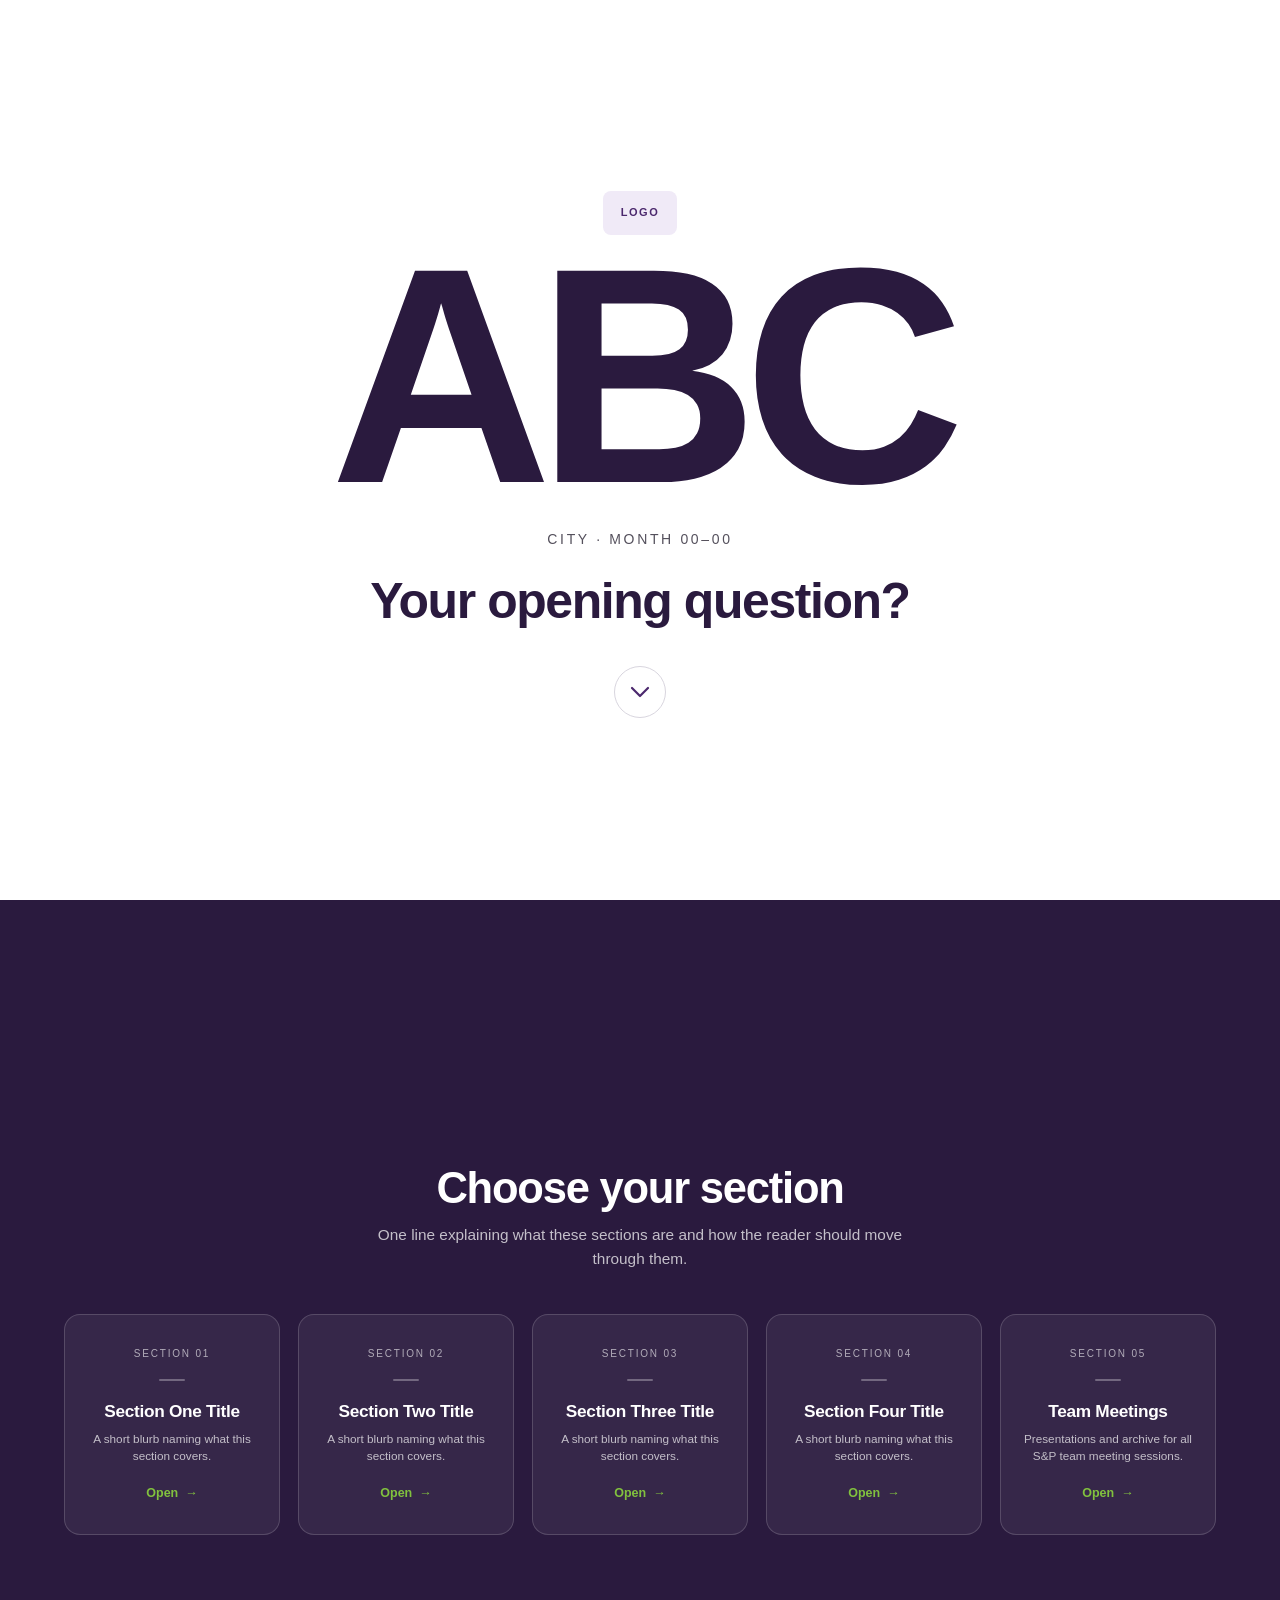
==== commit fa32df81: "Team Meetings: move S&P meeting presentations into EPB Team Site Adds three re-skinned meeting HTML " ====
--- a/Basic Microsite UI/index.html
+++ b/Basic Microsite UI/index.html
@@ -81,10 +81,10 @@
         <span class="ws-blurb">A short blurb naming what this section covers.</span>
         <span class="ws-go">Open <i>&rarr;</i></span>
       </button>
-      <button class="ws-card" data-section="five">
+      <button class="ws-card" data-section="meetings">
         <span class="ws-num">Section 05</span>
-        <span class="ws-title">Section Five Title</span>
-        <span class="ws-blurb">A short blurb naming what this section covers.</span>
+        <span class="ws-title">Team Meetings</span>
+        <span class="ws-blurb">Presentations and archive for all S&amp;P team meeting sessions.</span>
         <span class="ws-go">Open <i>&rarr;</i></span>
       </button>
     </div>
